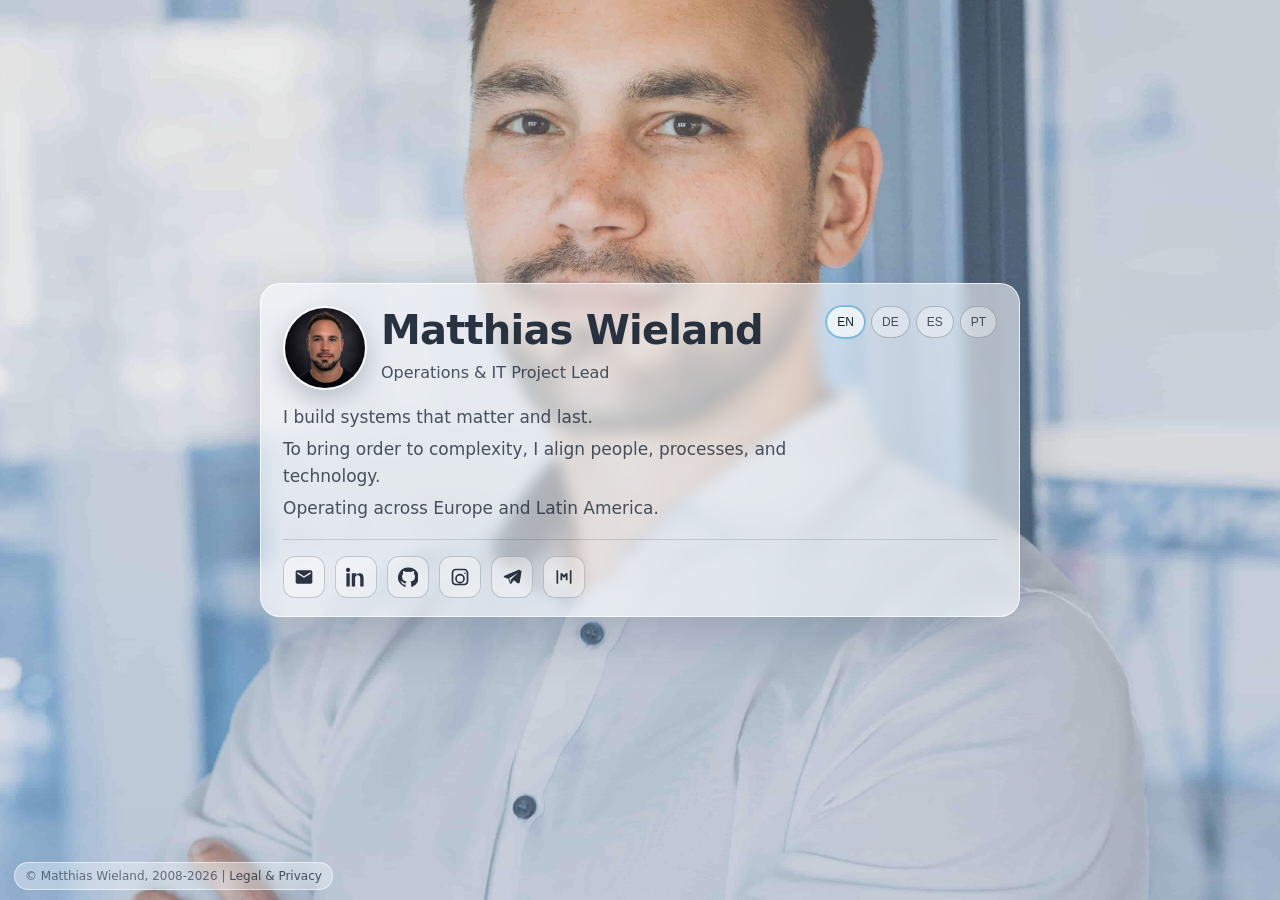
==== public/index.html @ ad326b58 "Add Matrix link and secure SFTP deploy flow" ====
<!DOCTYPE html>
<html lang="en">
<head>
  <meta charset="UTF-8" />
  <meta name="viewport" content="width=device-width, initial-scale=1" />
  <title>Matthias Wieland</title>

  <meta name="description" content="Matthias Wieland. IT Project Lead & Digital Strategist. Building systems that matter and last. Operating between Europe and Latin America." />
  <meta name="author" content="Matthias Wieland" />
  <meta name="robots" content="index,follow" />
  <meta name="referrer" content="strict-origin-when-cross-origin" />
  <meta http-equiv="Content-Security-Policy" content="default-src 'self'; img-src 'self' data: https:; style-src 'self' 'unsafe-inline'; script-src 'self' 'unsafe-inline'; connect-src 'self'; object-src 'none'; base-uri 'self'; form-action 'self'; frame-ancestors 'none'; upgrade-insecure-requests" />
  <meta http-equiv="X-Content-Type-Options" content="nosniff" />
  <meta http-equiv="Referrer-Policy" content="strict-origin-when-cross-origin" />
  <meta http-equiv="Permissions-Policy" content="camera=(), microphone=(), geolocation=(), interest-cohort=()" />
  <link rel="canonical" href="https://mwieland.com/" />
  <meta property="og:type" content="website" />
  <meta property="og:title" content="Matthias Wieland" />
  <meta property="og:description" content="IT Project Lead & Digital Strategist. Building systems that matter and last. Operating between Europe and Latin America." />
  <meta property="og:url" content="https://mwieland.com/" />
  <meta property="og:image" content="https://mwieland.com/images/bg2022.jpg" />
  <meta property="og:locale" content="en_US" />
  <meta name="twitter:card" content="summary_large_image" />
  <meta name="twitter:title" content="Matthias Wieland" />
  <meta name="twitter:description" content="IT Project Lead & Digital Strategist. Building systems that matter and last." />
  <meta name="twitter:image" content="https://mwieland.com/images/bg2022.jpg" />
  <link rel="icon" href="images/favicon.ico" sizes="any" />
  <link rel="icon" type="image/png" sizes="32x32" href="images/favicon-32x32.png" />
  <link rel="icon" type="image/png" sizes="16x16" href="images/favicon-16x16.png" />
  <link rel="apple-touch-icon" sizes="180x180" href="images/apple-touch-icon.png" />
  <link rel="manifest" href="site.webmanifest" />
  <link rel="stylesheet" href="css/styles.css?v=3" />
</head>

<body>
  <main class="wrap">
    <section class="card">
      <div class="top">
        <div>
          <div class="identity">
            <img class="avatar" src="images/avatar-320.jpg" alt="Portrait of Matthias Wieland" />
            <div>
              <h1>Matthias Wieland</h1>
              <p class="subtitle" data-i18n="subtitle">Operations & IT Project Lead</p>
            </div>
          </div>

          <div class="lines">
            <div data-i18n="line1">I build systems that matter and last.</div>
            <div data-i18n="line2">Aligning people, processes, and technology to bring order to complexity.</div>
            <div data-i18n="line3">Operating across Europe and Latin America.</div>
          </div>
        </div>

        <nav class="lang">
          <button type="button" data-lang="en" aria-pressed="true">EN</button>
          <button type="button" data-lang="de">DE</button>
          <button type="button" data-lang="es">ES</button>
          <button type="button" data-lang="pt">PT</button>
        </nav>
      </div>

      <div class="connect">
        <a class="iconlink" href="mailto:mail@mwieland.com" aria-label="Send email to Matthias Wieland" title="Email">
          <svg class="icon" viewBox="0 0 24 24"><path d="M20 4H4c-1.1 0-2 .9-2 2v12c0 1.1.9 2 2 2h16c1.1 0 2-.9 2-2V6c0-1.1-.9-2-2-2Zm0 4-8 5L4 8V6l8 5 8-5v2Z"></path></svg>
        </a>

        <a class="iconlink" href="https://www.linkedin.com/in/mattwieland" target="_blank" rel="noopener noreferrer" aria-label="Open LinkedIn profile" title="LinkedIn">
          <svg class="icon" viewBox="0 0 24 24"><path d="M4.98 3.5C4.98 4.88 3.87 6 2.5 6S0 4.88 0 3.5 1.12 1 2.5 1 4.98 2.12 4.98 3.5ZM.5 23.5h4V7.5h-4v16ZM8.5 7.5h3.8v2.2h.1c.5-1 1.8-2.3 3.8-2.3 4.1 0 4.9 2.7 4.9 6.2v9.9h-4v-8.8c0-2.1 0-4.8-2.9-4.8-2.9 0-3.3 2.3-3.3 4.6v9h-4v-16Z"></path></svg>
        </a>

        <a class="iconlink" href="https://github.com/automattico" target="_blank" rel="noopener noreferrer" aria-label="Open GitHub profile" title="GitHub">
          <svg class="icon" viewBox="0 0 24 24"><path d="M12 .5A12 12 0 0 0 8.2 23.9c.6.1.8-.3.8-.6v-2.2c-3.3.7-4-1.4-4-1.4-.6-1.4-1.4-1.8-1.4-1.8-1.2-.8.1-.8.1-.8 1.3.1 2 .9 2 .9 1.2 2 3.2 1.5 3.9 1.1.1-.9.5-1.5.8-1.8-2.7-.3-5.5-1.4-5.5-6A4.7 4.7 0 0 1 6.2 8c-.1-.3-.5-1.5.1-3.2 0 0 1-.3 3.3 1.2a11.3 11.3 0 0 1 6 0C18 4.5 19 4.8 19 4.8c.7 1.7.3 2.9.1 3.2a4.7 4.7 0 0 1 1.3 3.3c0 4.6-2.8 5.6-5.5 6 .5.4.9 1.2.9 2.4v3.6c0 .4.2.7.8.6A12 12 0 0 0 12 .5Z"></path></svg>
        </a>

        <a class="iconlink" href="https://www.instagram.com/its.a.matt.ch/" target="_blank" rel="noopener noreferrer" aria-label="Open Instagram profile" title="Instagram">
          <svg class="icon" viewBox="0 0 24 24"><path d="M7 2C4.2 2 2 4.2 2 7v10c0 2.8 2.2 5 5 5h10c2.8 0 5-2.2 5-5V7c0-2.8-2.2-5-5-5H7Zm10 2c1.7 0 3 1.3 3 3v10c0 1.7-1.3 3-3 3H7c-1.7 0-3-1.3-3-3V7c0-1.7 1.3-3 3-3h10Zm-5 4.2A5.8 5.8 0 1 0 17.8 14 5.8 5.8 0 0 0 12 8.2Zm0 2A3.8 3.8 0 1 1 8.2 14 3.8 3.8 0 0 1 12 10.2ZM18 6.5a1 1 0 1 0 0 2 1 1 0 0 0 0-2Z"></path></svg>
        </a>

        <a class="iconlink" href="https://t.me/mwieland" target="_blank" rel="nofollow noopener noreferrer" aria-label="Open Telegram profile" title="Telegram">
          <svg class="icon" viewBox="0 0 24 24"><path d="M21.9 4.6c.2-1-.8-1.7-1.7-1.3L2.9 10.4c-1 .4-.9 1.9.1 2.2l4.6 1.5 1.7 5.3c.3 1 1.6 1.1 2.1.3l2.6-3.9 4.9+3.6c.9.7 2.2.2 2.4-1l2.3-13.8ZM8.7 13.5l9.6-6.1c.2-.1.4.2.2.4l-7.9 7.3-.3 3.8-1.5-4.8-.1-.2Z"></path></svg>
        </a>

        <a class="iconlink" href="https://matrix.to/#/@mwieland:matrix.org" target="_blank" rel="noopener noreferrer" aria-label="Open Matrix contact for Matthias Wieland" title="Matrix">
          <svg class="icon" viewBox="0 0 24 24" aria-hidden="true">
            <path d="M3 4h2v16H3V4Zm16 0h2v16h-2V4ZM7.75 7.5h2.3l1.95 2.38 1.95-2.38h2.3V16h-2.1v-5.2L12 13.2l-2.15-2.4V16h-2.1V7.5Z"></path>
          </svg>
        </a>
      </div>
    </section>
  </main>

  <p class="legalbar">
    &copy; Matthias Wieland, 2008-<span id="current-year"></span> |
    <a href="legal-notice.html">Legal & Privacy</a>
  </p>

  <script>
    (function () {
      const yearNode = document.getElementById("current-year");
      if (yearNode) yearNode.textContent = String(new Date().getFullYear());

      const i18n = {
        en: {
          subtitle: "Operations & IT Project Lead",
          line1: "I build systems that matter and last.",
          line2: "To bring order to complexity, I align people, processes, and technology.",
          line3: "Operating across Europe and Latin America."
        },
        de: {
          subtitle: "Operations- & IT-Projektleiter",
          line1: "Ich baue Systeme mit echtem Mehrwert und langfristigem Bestand.",
          line2: "Um in komplexen Umgebungen Ordnung zu schaffen, bringe ich Menschen, Prozesse und Technologie in Einklang.",
          line3: "Zwischen Europa und Lateinamerika zu Hause."
        },
        es: {
          subtitle: "Líder de Operaciones y Proyectos de TI",
          line1: "Construyo sistemas con impacto y visión de largo plazo.",
          line2: "Para poner orden en la complejidad, alineo personas, procesos y tecnología.",
          line3: "Trabajo entre Europa y América Latina."
        },
        pt: {
          subtitle: "Líder de Operações & Projetos de TI",
          line1: "Construo sistemas com impacto e visão de longo prazo.",
          line2: "Para trazer ordem à complexidade, alinho pessoas, processos e tecnologia.",
          line3: "Atuando entre a Europa e a América Latina."
        }
      };

      const buttons = document.querySelectorAll("[data-lang]");
      const nodes = document.querySelectorAll("[data-i18n]");

      function setLang(lang) {
        const dict = i18n[lang] || i18n.en;
        nodes.forEach(el => {
          const key = el.getAttribute("data-i18n");
          if (dict[key]) el.textContent = dict[key];
        });
        document.documentElement.lang = lang;
        buttons.forEach(b => {
          b.setAttribute("aria-pressed", b.getAttribute("data-lang") === lang);
        });
      }

      function getPreferredLang() {
        const supported = new Set(["en", "de", "es", "pt"]);
        const preferred = Array.isArray(navigator.languages) && navigator.languages.length
          ? navigator.languages
          : [navigator.language];

        for (const locale of preferred) {
          const base = String(locale || "").toLowerCase().split("-")[0];
          if (supported.has(base)) return base;
        }

        return "en";
      }

      setLang(getPreferredLang());

      buttons.forEach(btn => btn.addEventListener("click", () => {
        setLang(btn.getAttribute("data-lang"));
      }));
    })();
  </script>
</body>
</html>
---- public/css/styles.css ----
:root{
      --bg: #dbe5f1;
      --card: rgba(248, 251, 255, 0.58);
      --card-border: rgba(255, 255, 255, 0.74);
      --accent: #0082c9;
      --text: rgba(31, 41, 55, 0.95);
      --muted: rgba(31, 41, 55, 0.80);
      --muted2: rgba(31, 41, 55, 0.62);
      --shadow: 0 18px 50px rgba(37, 58, 88, 0.24);
      --radius: 20px;
      --max: 760px;
    }

    * { box-sizing: border-box; }
    html, body { height: 100%; }
    body{
      margin: 0;
      color: var(--text);
      background: var(--bg);
      font-family: system-ui, -apple-system, Segoe UI, Roboto, Helvetica, Arial, "Apple Color Emoji","Segoe UI Emoji";
      -webkit-font-smoothing: antialiased;
      -moz-osx-font-smoothing: grayscale;
    }

    body::before{
      content:"";
      position: fixed;
      inset: 0;
      background: url("../images/bg2022.jpg?v=3") center center / cover no-repeat;
      filter: saturate(0.95) brightness(1.02) contrast(0.98);
      transform: scale(1.02);
      z-index: -2;
    }

    body::after{
      content:"";
      position: fixed;
      inset: 0;
      background:
        radial-gradient(1200px 680px at 20% 15%, rgba(255, 255, 255, 0.18), rgba(232, 240, 252, 0.12)),
        linear-gradient(to bottom, rgba(246, 250, 255, 0.08), rgba(216, 228, 245, 0.22));
      z-index: -1;
    }

    .wrap{
      min-height: 100%;
      display: grid;
      align-items: center;
      justify-items: stretch;
      padding: 16px;
      padding-bottom: 72px;
    }

    .card{
      width: 100%;
      background: var(--card);
      border: 1px solid var(--card-border);
      border-radius: 16px;
      box-shadow: var(--shadow);
      padding: 18px 16px 14px;
      backdrop-filter: blur(5px);
      -webkit-backdrop-filter: blur(5px);
    }

    .top{
      display: flex;
      align-items: flex-start;
      flex-direction: column;
      gap: 14px;
    }

    .identity{
      display: flex;
      align-items: center;
      gap: 14px;
    }

    .avatar{
      width: 64px;
      height: 64px;
      border-radius: 999px;
      object-fit: contain;
      object-position: center top;
      background: rgba(255, 255, 255, 0.35);
      border: 2px solid rgba(255, 255, 255, 0.7);
      box-shadow: 0 10px 24px rgba(15, 23, 42, 0.22);
      flex: 0 0 auto;
    }

    h1{
      margin: 0;
      font-size: clamp(28px, 3.4vw, 40px);
      letter-spacing: -0.02em;
      line-height: 1.05;
    }

    .subtitle{
      margin: 10px 0 0;
      font-size: clamp(14px, 1.6vw, 16px);
      color: var(--muted);
      line-height: 1.55;
    }

    .lines{
      margin-top: 14px;
      display: grid;
      gap: 6px;
      color: var(--muted);
      font-size: clamp(14px, 1.7vw, 17px);
      line-height: 1.55;
    }

    .lang{
      display: flex;
      gap: 6px;
      align-items: center;
      flex-wrap: wrap;
      user-select: none;
    }

    .lang button{
      appearance: none;
      border: 1px solid rgba(31, 41, 55, 0.25);
      background: rgba(255, 255, 255, 0.34);
      color: var(--muted);
      border-radius: 999px;
      padding: 8px 10px;
      font-size: 12px;
      cursor: pointer;
    }

    .lang button:hover{
      background: rgba(255, 255, 255, 0.52);
      border-color: rgba(31, 41, 55, 0.32);
      transform: translateY(-1px);
    }

    .lang button[aria-pressed="true"]{
      background: rgba(255, 255, 255, 0.66);
      color: rgba(17, 24, 39, 0.96);
      border-color: rgba(0, 130, 201, 0.55);
      box-shadow: 0 0 0 1px rgba(0, 130, 201, 0.28);
    }

    .connect{
      margin-top: 18px;
      padding-top: 16px;
      border-top: 1px solid rgba(31, 41, 55, 0.16);
      display: flex;
      gap: 10px;
    }

    .iconlink{
      width: 42px;
      height: 42px;
      border-radius: 12px;
      display: inline-flex;
      align-items: center;
      justify-content: center;
      border: 1px solid rgba(31, 41, 55, 0.22);
      background: rgba(255, 255, 255, 0.38);
    }

    .iconlink:hover{
      background: rgba(255, 255, 255, 0.58);
      border-color: rgba(0, 130, 201, 0.5);
      box-shadow: 0 0 0 1px rgba(0, 130, 201, 0.24);
    }

    .icon{
      width: 20px;
      height: 20px;
      fill: rgba(17, 24, 39, 0.88);
    }

    footer{
      margin-top: 12px;
      text-align: center;
      color: var(--muted2);
      font-size: 12px;
    }

    .legalbar{
      position: fixed;
      left: 14px;
      bottom: 10px;
      z-index: 5;
      margin: 0;
      font-size: 12px;
      color: rgba(31, 41, 55, 0.62);
      background: rgba(248, 251, 255, 0.38);
      border: 1px solid rgba(255, 255, 255, 0.52);
      border-radius: 999px;
      padding: 6px 10px;
      backdrop-filter: blur(4px);
      -webkit-backdrop-filter: blur(4px);
    }

    .legalbar a{
      color: rgba(31, 41, 55, 0.78);
      text-decoration: none;
    }

    .legalbar a:hover{
      color: var(--accent);
      text-decoration: underline;
    }

    @media (min-width: 701px){
      .wrap{
        justify-items: center;
        padding: 24px;
      }

      .card{
        width: min(var(--max), calc(100vw - 48px));
        border-radius: var(--radius);
        padding: 22px 22px 18px;
        backdrop-filter: blur(7px);
        -webkit-backdrop-filter: blur(7px);
      }

      .top{
        flex-direction: row;
        justify-content: space-between;
        gap: 12px;
      }

      .avatar{
        width: 84px;
        height: 84px;
      }

      .lang{
        flex-wrap: nowrap;
      }
    }

    @media (max-width: 700px){
      .wrap{
        padding-bottom: 96px;
      }

      .legalbar{
        left: 8px;
        right: 8px;
        bottom: 8px;
        border-radius: 12px;
        text-align: center;
      }
    }
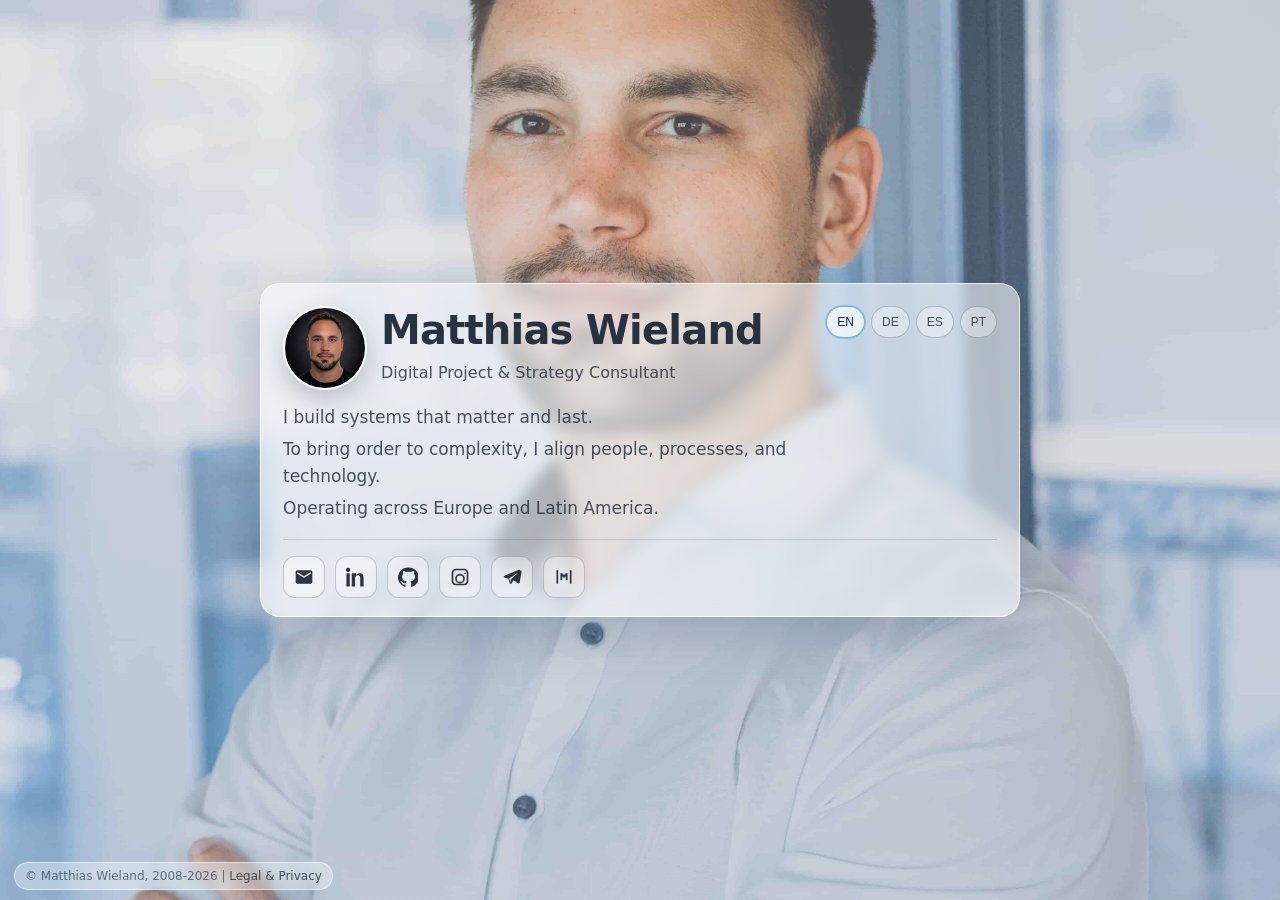
==== commit e8de2b2d: "Update consulting title translations" ====
--- a/public/index.html
+++ b/public/index.html
@@ -41,7 +41,7 @@
             <img class="avatar" src="images/avatar-320.jpg" alt="Portrait of Matthias Wieland" />
             <div>
               <h1>Matthias Wieland</h1>
-              <p class="subtitle" data-i18n="subtitle">Operations & IT Project Lead</p>
+              <p class="subtitle" data-i18n="subtitle">Digital Project &amp; Strategy Consultant</p>
             </div>
           </div>
 
@@ -102,25 +102,25 @@
 
       const i18n = {
         en: {
-          subtitle: "Operations & IT Project Lead",
+          subtitle: "Digital Project & Strategy Consultant",
           line1: "I build systems that matter and last.",
           line2: "To bring order to complexity, I align people, processes, and technology.",
           line3: "Operating across Europe and Latin America."
         },
         de: {
-          subtitle: "Operations- & IT-Projektleiter",
+          subtitle: "Berater für digitale Projekte und Strategie",
           line1: "Ich baue Systeme mit echtem Mehrwert und langfristigem Bestand.",
           line2: "Um in komplexen Umgebungen Ordnung zu schaffen, bringe ich Menschen, Prozesse und Technologie in Einklang.",
           line3: "Zwischen Europa und Lateinamerika zu Hause."
         },
         es: {
-          subtitle: "Líder de Operaciones y Proyectos de TI",
+          subtitle: "Consultor de proyectos y estrategia digital",
           line1: "Construyo sistemas con impacto y visión de largo plazo.",
           line2: "Para poner orden en la complejidad, alineo personas, procesos y tecnología.",
           line3: "Trabajo entre Europa y América Latina."
         },
         pt: {
-          subtitle: "Líder de Operações & Projetos de TI",
+          subtitle: "Consultor de projetos e estratégia digital",
           line1: "Construo sistemas com impacto e visão de longo prazo.",
           line2: "Para trazer ordem à complexidade, alinho pessoas, processos e tecnologia.",
           line3: "Atuando entre a Europa e a América Latina."
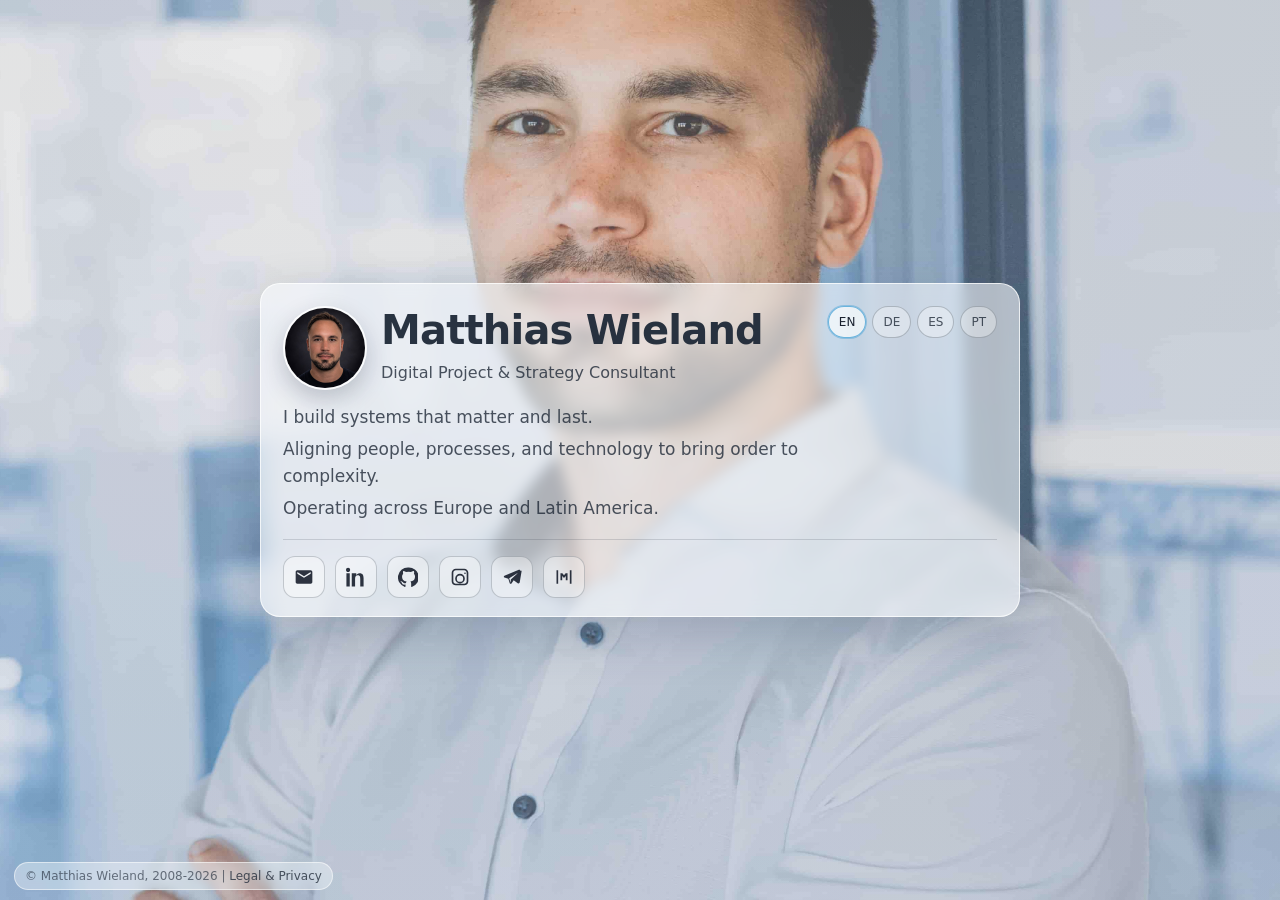
==== commit 9cf62489: "Add URL-based language pages" ====
--- a/public/index.html
+++ b/public/index.html
@@ -14,6 +14,11 @@
   <meta http-equiv="Referrer-Policy" content="strict-origin-when-cross-origin" />
   <meta http-equiv="Permissions-Policy" content="camera=(), microphone=(), geolocation=(), interest-cohort=()" />
   <link rel="canonical" href="https://mwieland.com/" />
+  <link rel="alternate" hreflang="en" href="https://mwieland.com/" />
+  <link rel="alternate" hreflang="de" href="https://mwieland.com/de/" />
+  <link rel="alternate" hreflang="es" href="https://mwieland.com/es/" />
+  <link rel="alternate" hreflang="pt" href="https://mwieland.com/pt/" />
+  <link rel="alternate" hreflang="x-default" href="https://mwieland.com/" />
   <meta property="og:type" content="website" />
   <meta property="og:title" content="Matthias Wieland" />
   <meta property="og:description" content="IT Project Lead & Digital Strategist. Building systems that matter and last. Operating between Europe and Latin America." />
@@ -41,22 +46,22 @@
             <img class="avatar" src="images/avatar-320.jpg" alt="Portrait of Matthias Wieland" />
             <div>
               <h1>Matthias Wieland</h1>
-              <p class="subtitle" data-i18n="subtitle">Digital Project &amp; Strategy Consultant</p>
+              <p class="subtitle">Digital Project &amp; Strategy Consultant</p>
             </div>
           </div>
 
           <div class="lines">
-            <div data-i18n="line1">I build systems that matter and last.</div>
-            <div data-i18n="line2">Aligning people, processes, and technology to bring order to complexity.</div>
-            <div data-i18n="line3">Operating across Europe and Latin America.</div>
+            <div>I build systems that matter and last.</div>
+            <div>Aligning people, processes, and technology to bring order to complexity.</div>
+            <div>Operating across Europe and Latin America.</div>
           </div>
         </div>
 
         <nav class="lang">
-          <button type="button" data-lang="en" aria-pressed="true">EN</button>
-          <button type="button" data-lang="de">DE</button>
-          <button type="button" data-lang="es">ES</button>
-          <button type="button" data-lang="pt">PT</button>
+          <a href="/" lang="en" aria-current="page">EN</a>
+          <a href="/de/" lang="de">DE</a>
+          <a href="/es/" lang="es">ES</a>
+          <a href="/pt/" lang="pt">PT</a>
         </nav>
       </div>
 
@@ -96,72 +101,7 @@
   </p>
 
   <script>
-    (function () {
-      const yearNode = document.getElementById("current-year");
-      if (yearNode) yearNode.textContent = String(new Date().getFullYear());
-
-      const i18n = {
-        en: {
-          subtitle: "Digital Project & Strategy Consultant",
-          line1: "I build systems that matter and last.",
-          line2: "To bring order to complexity, I align people, processes, and technology.",
-          line3: "Operating across Europe and Latin America."
-        },
-        de: {
-          subtitle: "Berater für digitale Projekte und Strategie",
-          line1: "Ich baue Systeme mit echtem Mehrwert und langfristigem Bestand.",
-          line2: "Um in komplexen Umgebungen Ordnung zu schaffen, bringe ich Menschen, Prozesse und Technologie in Einklang.",
-          line3: "Zwischen Europa und Lateinamerika zu Hause."
-        },
-        es: {
-          subtitle: "Consultor de proyectos y estrategia digital",
-          line1: "Construyo sistemas con impacto y visión de largo plazo.",
-          line2: "Para poner orden en la complejidad, alineo personas, procesos y tecnología.",
-          line3: "Trabajo entre Europa y América Latina."
-        },
-        pt: {
-          subtitle: "Consultor de projetos e estratégia digital",
-          line1: "Construo sistemas com impacto e visão de longo prazo.",
-          line2: "Para trazer ordem à complexidade, alinho pessoas, processos e tecnologia.",
-          line3: "Atuando entre a Europa e a América Latina."
-        }
-      };
-
-      const buttons = document.querySelectorAll("[data-lang]");
-      const nodes = document.querySelectorAll("[data-i18n]");
-
-      function setLang(lang) {
-        const dict = i18n[lang] || i18n.en;
-        nodes.forEach(el => {
-          const key = el.getAttribute("data-i18n");
-          if (dict[key]) el.textContent = dict[key];
-        });
-        document.documentElement.lang = lang;
-        buttons.forEach(b => {
-          b.setAttribute("aria-pressed", b.getAttribute("data-lang") === lang);
-        });
-      }
-
-      function getPreferredLang() {
-        const supported = new Set(["en", "de", "es", "pt"]);
-        const preferred = Array.isArray(navigator.languages) && navigator.languages.length
-          ? navigator.languages
-          : [navigator.language];
-
-        for (const locale of preferred) {
-          const base = String(locale || "").toLowerCase().split("-")[0];
-          if (supported.has(base)) return base;
-        }
-
-        return "en";
-      }
-
-      setLang(getPreferredLang());
-
-      buttons.forEach(btn => btn.addEventListener("click", () => {
-        setLang(btn.getAttribute("data-lang"));
-      }));
-    })();
+    document.getElementById("current-year").textContent = String(new Date().getFullYear());
   </script>
 </body>
 </html>
--- a/public/css/styles.css
+++ b/public/css/styles.css
@@ -118,24 +118,23 @@
       user-select: none;
     }
 
-    .lang button{
-      appearance: none;
+    .lang a{
       border: 1px solid rgba(31, 41, 55, 0.25);
       background: rgba(255, 255, 255, 0.34);
       color: var(--muted);
       border-radius: 999px;
       padding: 8px 10px;
       font-size: 12px;
-      cursor: pointer;
-    }
-
-    .lang button:hover{
+      text-decoration: none;
+    }
+
+    .lang a:hover{
       background: rgba(255, 255, 255, 0.52);
       border-color: rgba(31, 41, 55, 0.32);
       transform: translateY(-1px);
     }
 
-    .lang button[aria-pressed="true"]{
+    .lang a[aria-current="page"]{
       background: rgba(255, 255, 255, 0.66);
       color: rgba(17, 24, 39, 0.96);
       border-color: rgba(0, 130, 201, 0.55);
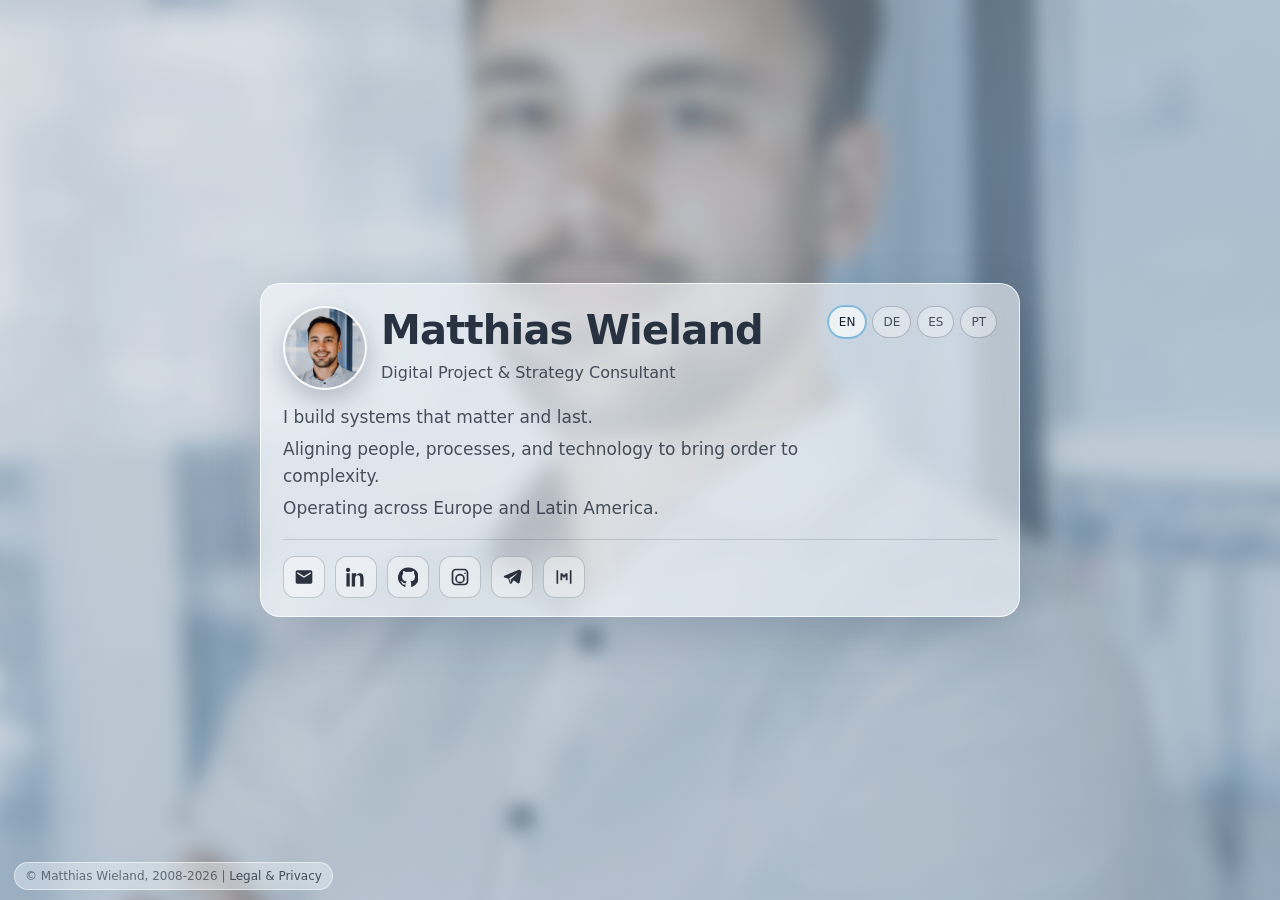
==== commit 6275970f: "Refine portrait background and avatar" ====
--- a/public/index.html
+++ b/public/index.html
@@ -34,7 +34,7 @@
   <link rel="icon" type="image/png" sizes="16x16" href="images/favicon-16x16.png" />
   <link rel="apple-touch-icon" sizes="180x180" href="images/apple-touch-icon.png" />
   <link rel="manifest" href="site.webmanifest" />
-  <link rel="stylesheet" href="css/styles.css?v=3" />
+  <link rel="stylesheet" href="css/styles.css?v=4" />
 </head>
 
 <body>
@@ -43,7 +43,7 @@
       <div class="top">
         <div>
           <div class="identity">
-            <img class="avatar" src="images/avatar-320.jpg" alt="Portrait of Matthias Wieland" />
+            <img class="avatar" src="images/avatar-2022.jpg" alt="Portrait of Matthias Wieland" />
             <div>
               <h1>Matthias Wieland</h1>
               <p class="subtitle">Digital Project &amp; Strategy Consultant</p>
--- a/public/css/styles.css
+++ b/public/css/styles.css
@@ -27,8 +27,8 @@
       position: fixed;
       inset: 0;
       background: url("../images/bg2022.jpg?v=3") center center / cover no-repeat;
-      filter: saturate(0.95) brightness(1.02) contrast(0.98);
-      transform: scale(1.02);
+      filter: saturate(0.52) brightness(1.03) contrast(0.88) blur(9px);
+      transform: scale(1.05);
       z-index: -2;
     }
 
@@ -37,8 +37,8 @@
       position: fixed;
       inset: 0;
       background:
-        radial-gradient(1200px 680px at 20% 15%, rgba(255, 255, 255, 0.18), rgba(232, 240, 252, 0.12)),
-        linear-gradient(to bottom, rgba(246, 250, 255, 0.08), rgba(216, 228, 245, 0.22));
+        linear-gradient(115deg, rgba(215, 232, 246, 0.40), rgba(156, 193, 222, 0.36)),
+        radial-gradient(900px 620px at 78% 18%, rgba(87, 137, 181, 0.18), transparent 68%);
       z-index: -1;
     }
 
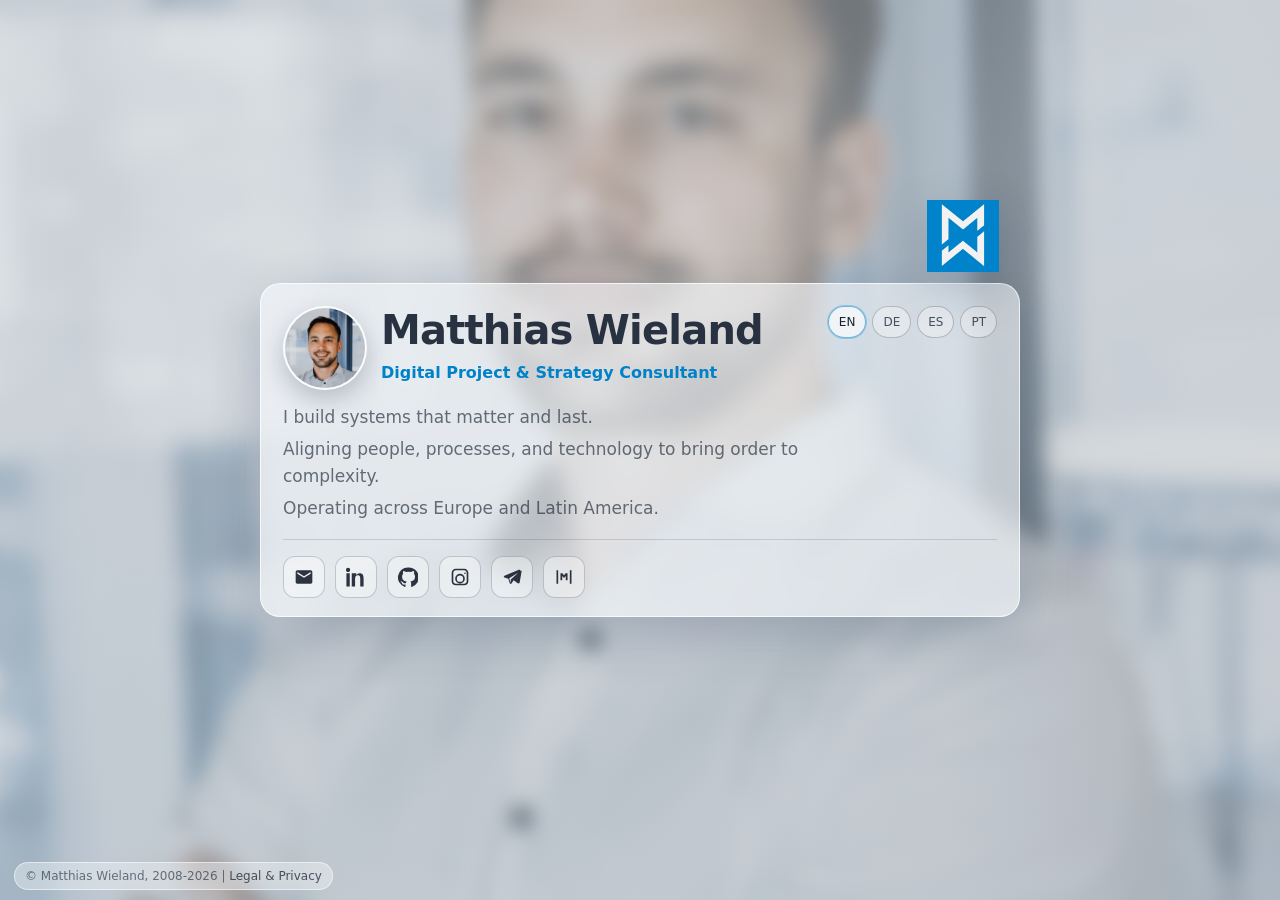
==== commit 8c037c3c: "Polish landing page branding and navigation" ====
--- a/public/index.html
+++ b/public/index.html
@@ -40,6 +40,7 @@
 <body>
   <main class="wrap">
     <section class="card">
+      <img class="brand-badge" src="images/android-chrome-512x512.png" alt="MW logo" />
       <div class="top">
         <div>
           <div class="identity">
@@ -58,10 +59,10 @@
         </div>
 
         <nav class="lang">
-          <a href="/" lang="en" aria-current="page">EN</a>
-          <a href="/de/" lang="de">DE</a>
-          <a href="/es/" lang="es">ES</a>
-          <a href="/pt/" lang="pt">PT</a>
+          <a href="index.html" lang="en" aria-current="page">EN</a>
+          <a href="de/index.html" lang="de">DE</a>
+          <a href="es/index.html" lang="es">ES</a>
+          <a href="pt/index.html" lang="pt">PT</a>
         </nav>
       </div>
 
--- a/public/css/styles.css
+++ b/public/css/styles.css
@@ -37,15 +37,15 @@
       position: fixed;
       inset: 0;
       background:
-        linear-gradient(115deg, rgba(215, 232, 246, 0.40), rgba(156, 193, 222, 0.36)),
-        radial-gradient(900px 620px at 78% 18%, rgba(87, 137, 181, 0.18), transparent 68%);
+        linear-gradient(115deg, rgba(221, 232, 240, 0.44), rgba(221, 232, 240, 0.36)),
+        radial-gradient(900px 620px at 78% 18%, rgba(221, 232, 240, 0.18), transparent 68%);
       z-index: -1;
     }
 
     .wrap{
       min-height: 100%;
       display: grid;
-      align-items: center;
+      grid-template-rows: minmax(0, 1fr) auto minmax(0, 1fr);
       justify-items: stretch;
       padding: 16px;
       padding-bottom: 72px;
@@ -53,6 +53,8 @@
 
     .card{
       width: 100%;
+      position: relative;
+      grid-row: 2;
       background: var(--card);
       border: 1px solid var(--card-border);
       border-radius: 16px;
@@ -67,6 +69,15 @@
       align-items: flex-start;
       flex-direction: column;
       gap: 14px;
+    }
+
+    .brand-badge{
+      position: absolute;
+      top: -84px;
+      right: 16px;
+      width: 72px;
+      height: 72px;
+      box-shadow: var(--shadow);
     }
 
     .identity{
@@ -97,7 +108,8 @@
     .subtitle{
       margin: 10px 0 0;
       font-size: clamp(14px, 1.6vw, 16px);
-      color: var(--muted);
+      color: #0082c9;
+      font-weight: 650;
       line-height: 1.55;
     }
 
@@ -105,7 +117,7 @@
       margin-top: 14px;
       display: grid;
       gap: 6px;
-      color: var(--muted);
+      color: rgba(31, 41, 55, 0.66);
       font-size: clamp(14px, 1.7vw, 17px);
       line-height: 1.55;
     }
@@ -206,6 +218,10 @@
     }
 
     @media (min-width: 701px){
+      .brand-badge{
+        right: 20px;
+      }
+
       .wrap{
         justify-items: center;
         padding: 24px;
@@ -236,6 +252,12 @@
     }
 
     @media (max-width: 700px){
+      .brand-badge{
+        top: -76px;
+        width: 64px;
+        height: 64px;
+      }
+
       .wrap{
         padding-bottom: 96px;
       }
